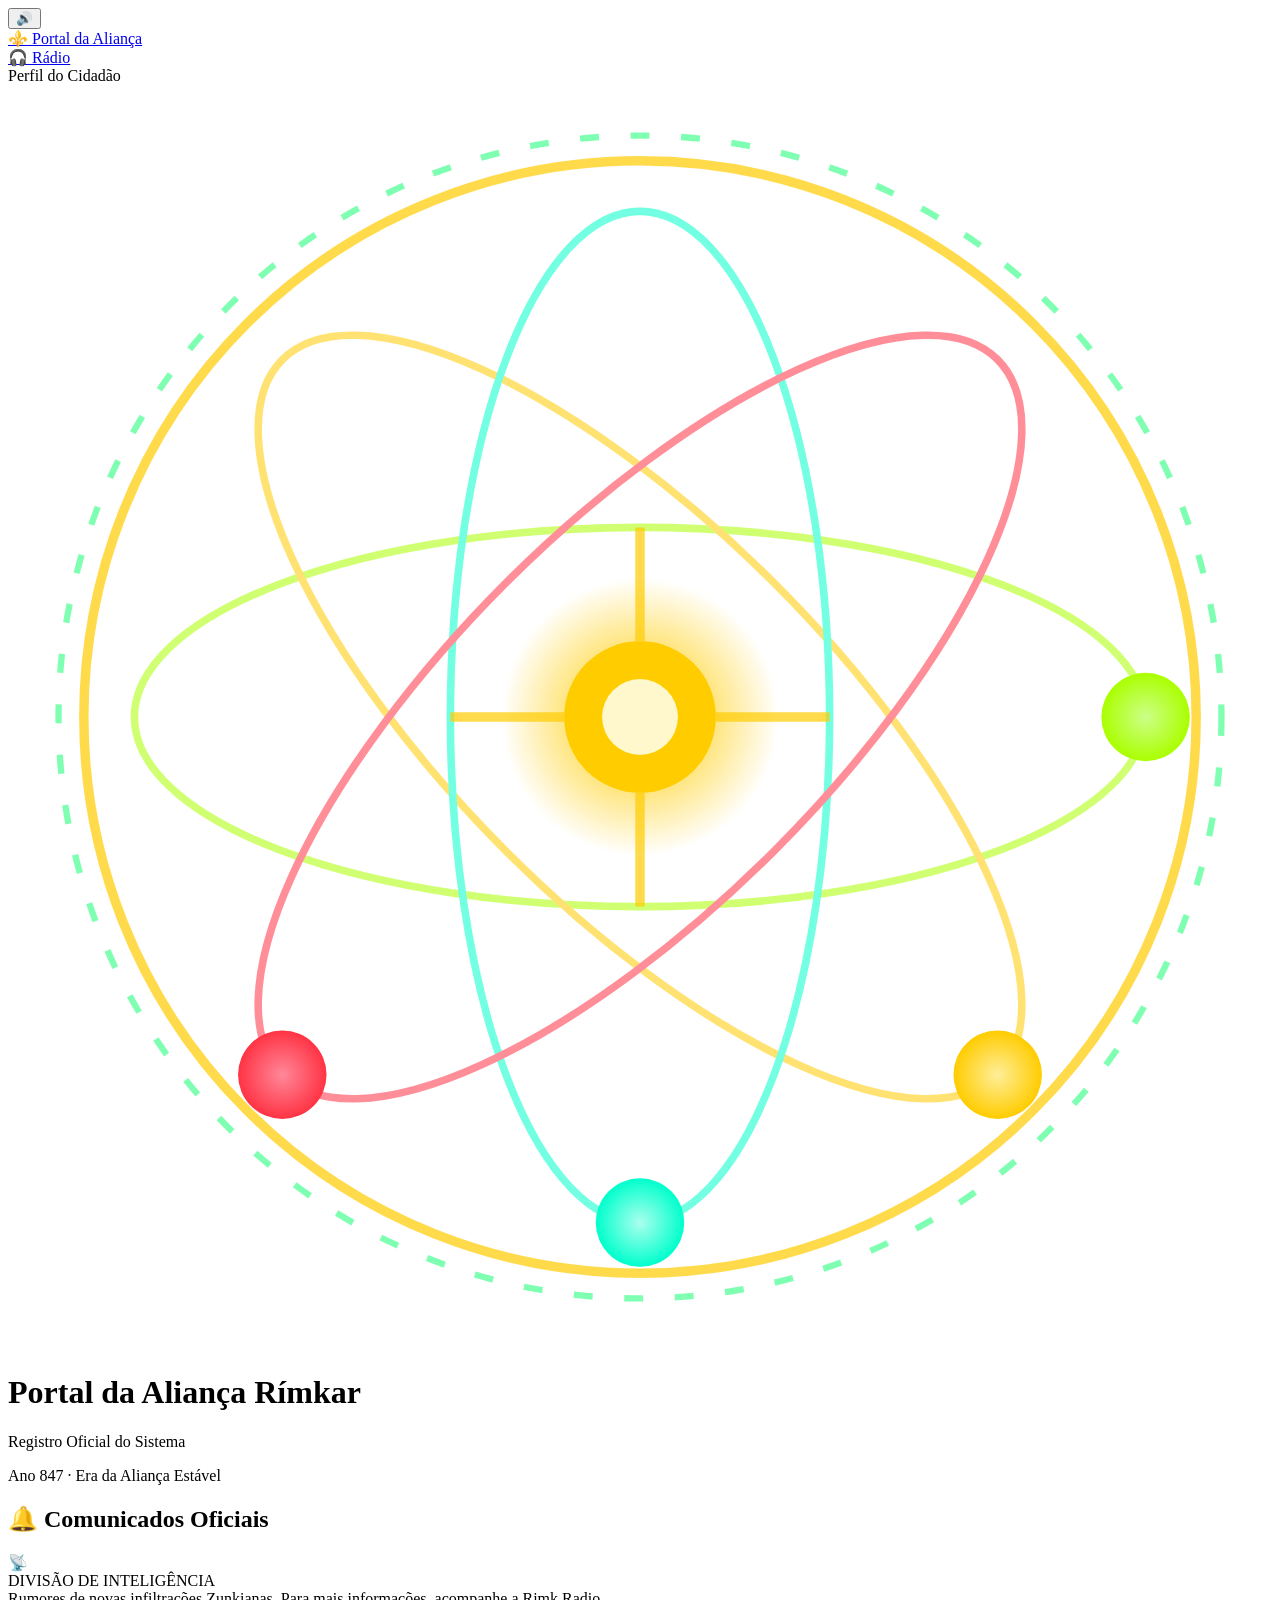
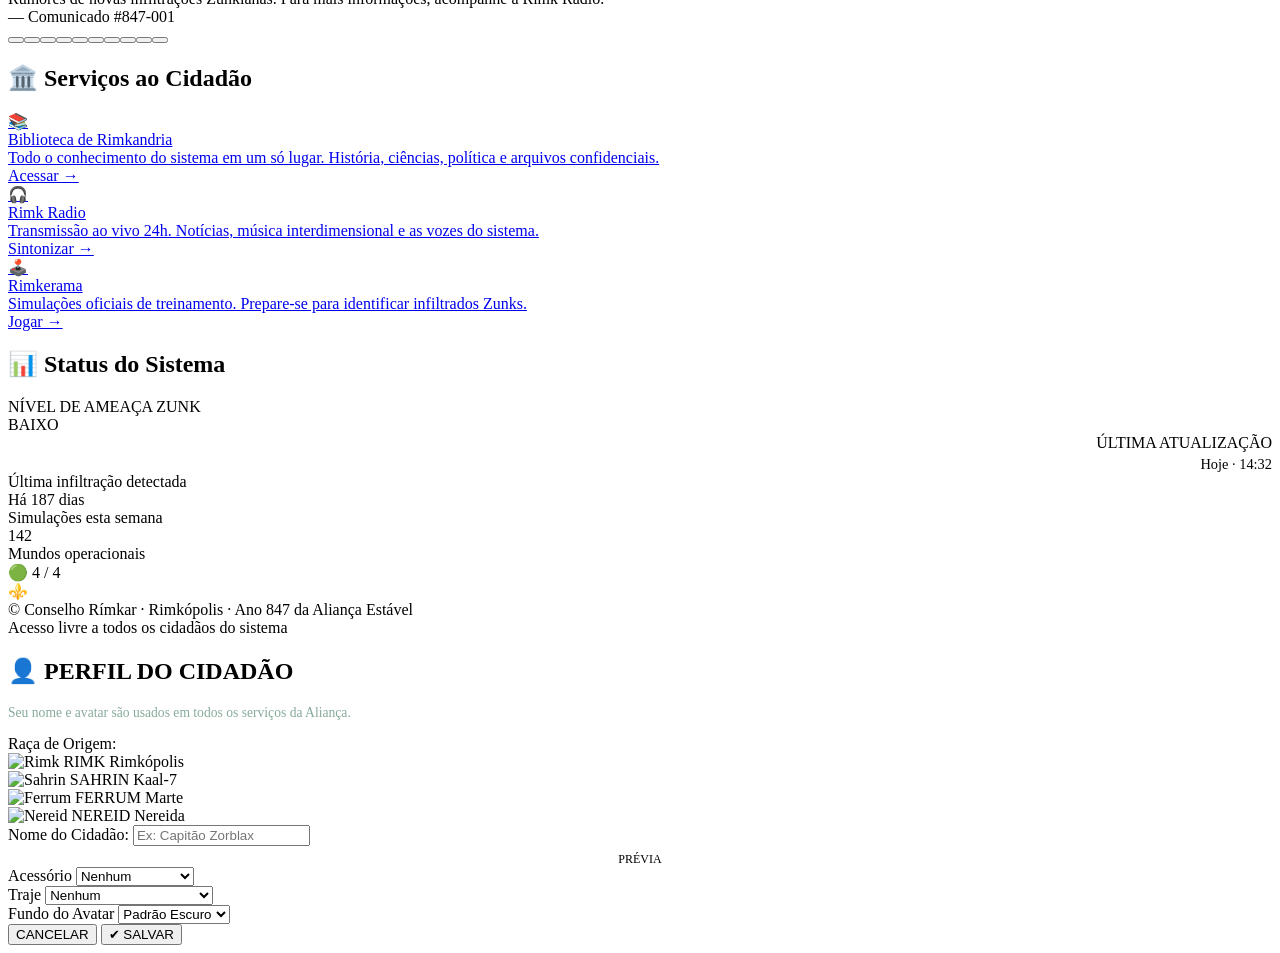
==== public/index.html @ 75620228 "Add files via upload" ====
<!DOCTYPE html>
<html lang="pt-BR">
<head>
  <meta charset="UTF-8">
  <meta name="viewport" content="width=device-width, initial-scale=1.0">
  <title>Portal da Aliança Rímkar</title>
  <link rel="icon" href="data:image/svg+xml,<svg xmlns=%22http://www.w3.org/2000/svg%22 viewBox=%220 0 100 100%22><text y=%22.9em%22 font-size=%2290%22>⚜️</text></svg>">
  <link rel="stylesheet" href="portal.css">
  <link rel="stylesheet" href="https://cdnjs.cloudflare.com/ajax/libs/font-awesome/6.4.0/css/all.min.css">
  <link rel="stylesheet" href="/shared/avatar.css">
</head>
<body>
<button class="sound-toggle" id="soundToggle" onclick="toggleSoundPortal()" title="Som ligado/desligado">🔊</button>
  
  <!-- TOPBAR FIXA -->
  <div class="portal-topbar">
    <a href="/portal/" class="topbar-brand">
      <span class="topbar-brand-icon">⚜️</span>
      <span>Portal da Aliança</span>
    </a>
    <div class="topbar-actions">
      <a href="https://rimkradio.onrender.com/" target="_blank" rel="noopener noreferrer" class="topbar-btn">🎧 Rádio</a>
      <div class="profile-mini" id="profileMini" onclick="openProfileModal()">
        <div class="profile-mini-avatar" id="profileMiniAvatar">👽</div>
        <span class="profile-mini-name" id="profileMiniName">Perfil do Cidadão</span>
      </div>
    </div>
  </div>

  <!-- CONTEÚDO -->
  <div class="portal-container">

    <!-- HEADER -->
    <header class="portal-header">
      <svg class="brasao" viewBox="0 0 200 200" xmlns="http://www.w3.org/2000/svg">
        <defs>
          <radialGradient id="coreGlow" cx="50%" cy="50%" r="50%">
            <stop offset="0%" stop-color="#ffee88" stop-opacity="1"/>
            <stop offset="50%" stop-color="#ffcc00" stop-opacity="0.9"/>
            <stop offset="100%" stop-color="#ffcc00" stop-opacity="0"/>
          </radialGradient>
          <radialGradient id="rimkGlow"><stop offset="0%" stop-color="#ccff88"/><stop offset="100%" stop-color="#aaff00"/></radialGradient>
          <radialGradient id="sahrinGlow"><stop offset="0%" stop-color="#ffee99"/><stop offset="100%" stop-color="#ffcc00"/></radialGradient>
          <radialGradient id="nereidGlow"><stop offset="0%" stop-color="#aaffee"/><stop offset="100%" stop-color="#00ffcc"/></radialGradient>
          <radialGradient id="ferrumGlow"><stop offset="0%" stop-color="#ff8899"/><stop offset="100%" stop-color="#ff3344"/></radialGradient>
        </defs>
        <circle cx="100" cy="100" r="92" fill="none" stroke="#00ff66" stroke-width="1" opacity="0.5" stroke-dasharray="3 5"/>
        <circle cx="100" cy="100" r="88" fill="none" stroke="#ffcc00" stroke-width="1.5" opacity="0.7"/>
        <g opacity="0.55" stroke-width="1.2" fill="none">
          <ellipse cx="100" cy="100" rx="80" ry="30" stroke="#aaff00" transform="rotate(0 100 100)"/>
          <ellipse cx="100" cy="100" rx="80" ry="30" stroke="#ffcc00" transform="rotate(45 100 100)"/>
          <ellipse cx="100" cy="100" rx="80" ry="30" stroke="#00ffcc" transform="rotate(90 100 100)"/>
          <ellipse cx="100" cy="100" rx="80" ry="30" stroke="#ff3344" transform="rotate(135 100 100)"/>
        </g>
        <circle cx="180" cy="100" r="7" fill="url(#rimkGlow)"/>
        <circle cx="156.6" cy="156.6" r="7" fill="url(#sahrinGlow)"/>
        <circle cx="100" cy="180" r="7" fill="url(#nereidGlow)"/>
        <circle cx="43.4" cy="156.6" r="7" fill="url(#ferrumGlow)"/>
        <circle cx="100" cy="100" r="22" fill="url(#coreGlow)" opacity="0.6"/>
        <circle cx="100" cy="100" r="12" fill="#ffcc00"/>
        <circle cx="100" cy="100" r="6" fill="#fff8cc"/>
        <line x1="100" y1="88" x2="100" y2="70" stroke="#ffcc00" stroke-width="1.5" opacity="0.7"/>
        <line x1="100" y1="112" x2="100" y2="130" stroke="#ffcc00" stroke-width="1.5" opacity="0.7"/>
        <line x1="88" y1="100" x2="70" y2="100" stroke="#ffcc00" stroke-width="1.5" opacity="0.7"/>
        <line x1="112" y1="100" x2="130" y2="100" stroke="#ffcc00" stroke-width="1.5" opacity="0.7"/>
      </svg>

      <h1 class="portal-title">Portal da Aliança Rímkar</h1>
      <div class="portal-divider"></div>
      <p class="portal-subtitle">Registro Oficial do Sistema</p>
      <p class="portal-era">Ano 847 · Era da Aliança Estável</p>
    </header>

    <!-- COMUNICADOS OFICIAIS -->
    <section class="portal-section">
      <h2 class="section-title">
        <span class="section-title-icon">🔔</span>
        Comunicados Oficiais
      </h2>

      <div class="comunicado-box">
        <div class="comunicado-icon" id="comunicadoIcon">📡</div>
        <div class="comunicado-content" id="comunicadoContent">
          <div class="comunicado-tipo" id="comunicadoTipo">DIVISÃO DE INTELIGÊNCIA</div>
          <div class="comunicado-texto" id="comunicadoTexto">
            Rumores de novas infiltrações Zunkianas. Para mais informações, acompanhe a Rimk Radio.
          </div>
          <div class="comunicado-autor" id="comunicadoAutor">— Comunicado #847-001</div>
        </div>
      </div>

      <div class="comunicado-dots" id="comunicadoDots"></div>
    </section>

    <!-- SERVIÇOS AO CIDADÃO -->
    <section class="portal-section">
      <h2 class="section-title">
        <span class="section-title-icon">🏛️</span>
        Serviços ao Cidadão
      </h2>

      <div class="servicos-grid">

        <a href="/lore/" class="servico-card">
          <div class="servico-icon" style="color:#ffcc00;">📚</div>
          <div class="servico-nome">Biblioteca de Rimkandria</div>
          <div class="servico-desc">
            Todo o conhecimento do sistema em um só lugar. História, ciências, política e arquivos confidenciais.
          </div>
          <div class="servico-cta">Acessar →</div>
        </a>

        <a href="https://rimkradio.onrender.com/" target="_blank" rel="noopener noreferrer" class="servico-card">
          <div class="servico-icon" style="color:#96ff00;">🎧</div>
          <div class="servico-nome">Rimk Radio</div>
          <div class="servico-desc">
            Transmissão ao vivo 24h. Notícias, música interdimensional e as vozes do sistema.
          </div>
          <div class="servico-cta">Sintonizar →</div>
        </a>

        <a href="/rimkerama/" class="servico-card">
          <div class="servico-icon" style="color:#00ff66;">🕹️</div>
          <div class="servico-nome">Rimkerama</div>
          <div class="servico-desc">
            Simulações oficiais de treinamento. Prepare-se para identificar infiltrados Zunks.
          </div>
          <div class="servico-cta">Jogar →</div>
        </a>

      </div>
    </section>

    <!-- NÍVEL DE AMEAÇA -->
    <section class="portal-section">
      <h2 class="section-title">
        <span class="section-title-icon">📊</span>
        Status do Sistema
      </h2>

      <div class="threat-panel">
        <div class="threat-header">
          <div>
            <div class="threat-label">NÍVEL DE AMEAÇA ZUNK</div>
            <div class="threat-level">
              <span class="threat-dot"></span>
              <span>BAIXO</span>
            </div>
          </div>
          <div style="text-align:right;">
            <div class="threat-label">ÚLTIMA ATUALIZAÇÃO</div>
            <div style="color:var(--text-primary); font-size:0.9em; margin-top:4px;">
              Hoje · 14:32
            </div>
          </div>
        </div>

        <div class="threat-bar">
          <div class="threat-bar-fill" style="width:12%;"></div>
        </div>

        <div class="threat-stats">
          <div class="threat-stat">
            <div class="threat-stat-label">Última infiltração detectada</div>
            <div class="threat-stat-value" id="diasInfiltracao">Há 137 dias</div>
          </div>
          <div class="threat-stat">
            <div class="threat-stat-label">Simulações esta semana</div>
            <div class="threat-stat-value">142</div>
          </div>
          <div class="threat-stat">
            <div class="threat-stat-label">Mundos operacionais</div>
            <div class="threat-stat-value">🟢 4 / 4</div>
          </div>
        </div>
      </div>
    </section>

  </div>

  <!-- RODAPÉ -->
  <footer class="portal-footer">
    <span class="footer-emblem">⚜️</span>
    <div>© Conselho Rímkar · Rimkópolis · Ano 847 da Aliança Estável</div>
    <div class="footer-small">Acesso livre a todos os cidadãos do sistema</div>
  </footer>

  <!-- MODAL DE PERFIL -->
  <div class="modal" id="profileModal">
    <div class="modal-content profile-modal-content">
      <h2>👤 PERFIL DO CIDADÃO</h2>
      <p style="color: #88aa99; font-size: 0.85em; margin-top: 0;">
        Seu nome e avatar são usados em todos os serviços da Aliança.
      </p>

      <label>Raça de Origem:</label>
      <div class="race-picker" id="racePicker">
        <div class="race-option" data-race="Rimk" onclick="selectRace('Rimk')">
          <img src="/images/rimk.png" alt="Rimk" class="race-icon">
          <span class="race-name">RIMK</span>
          <span class="race-home">Rimkópolis</span>
        </div>
        <div class="race-option" data-race="Sahrin" onclick="selectRace('Sahrin')">
          <img src="/images/sahrin.png" alt="Sahrin" class="race-icon">
          <span class="race-name">SAHRIN</span>
          <span class="race-home">Kaal-7</span>
        </div>
        <div class="race-option" data-race="Ferrum" onclick="selectRace('Ferrum')">
          <img src="/images/ferrum.png" alt="Ferrum" class="race-icon">
          <span class="race-name">FERRUM</span>
          <span class="race-home">Marte</span>
        </div>
        <div class="race-option" data-race="Nereid" onclick="selectRace('Nereid')">
          <img src="/images/nereid.png" alt="Nereid" class="race-icon">
          <span class="race-name">NEREID</span>
          <span class="race-home">Nereida</span>
        </div>
      </div>

      <label>Nome do Cidadão:</label>
      <input type="text" id="modalUsername" placeholder="Ex: Capitão Zorblax" maxlength="20">

      <div class="profile-preview-row">
        <div>
          <div class="profile-preview-box" id="modalAvatarPreview"></div>
          <small style="display:block;text-align:center;color:var(--matrix-green);margin-top:6px;font-size:0.75em;">PRÉVIA</small>
        </div>

        <div class="profile-customizer">
          <div>
            <label>Acessório</label>
            <select id="modalOptEyewear" onchange="updateModalPreview()">
              <option value="none">Nenhum</option>
              <option value="6.png">Óculos Escuros</option>
              <option value="7.png">Monóculo</option>
              <option value="turbante.png">Turbante Sahrin</option>
            </select>
          </div>
          <div>
            <label>Traje</label>
            <select id="modalOptSuit" onchange="updateModalPreview()">
              <option value="none">Nenhum</option>
              <option value="17.png">Traje Verde (Rimk)</option>
              <option value="trajeamarelo.png">Traje Amarelo (Sahrin)</option>
              <option value="trajevermelho.png">Traje Vermelho (Ferrum)</option>
              <option value="trajeazul.png">Traje Azul (Nereid)</option>
            </select>
          </div>
          <div>
            <label>Fundo do Avatar</label>
            <select id="modalOptBg" onchange="updateModalPreview()">
              <option value="none">Padrão Escuro</option>
              <option value="4.jpg">Rimkópolis</option>
              <option value="planetaamarelo.jpg">Kaal-7</option>
              <option value="3.jpg">Ferrum (Marte)</option>
              <option value="planetaazul.jpg">Nereida</option>
            </select>
          </div>
        </div>
      </div>

      <div class="modal-actions">
        <button class="danger" onclick="closeProfileModal()">CANCELAR</button>
        <button onclick="saveProfileFromModal()">✔ SALVAR</button>
      </div>
    </div>
  </div>

  <script src="https://cdn.jsdelivr.net/npm/@supabase/supabase-js@2"></script>
  <script src="/shared/avatar.js"></script>
  <script src="/shared/conta.js"></script>
  <script src="portal.js"></script>
</body>
</html>
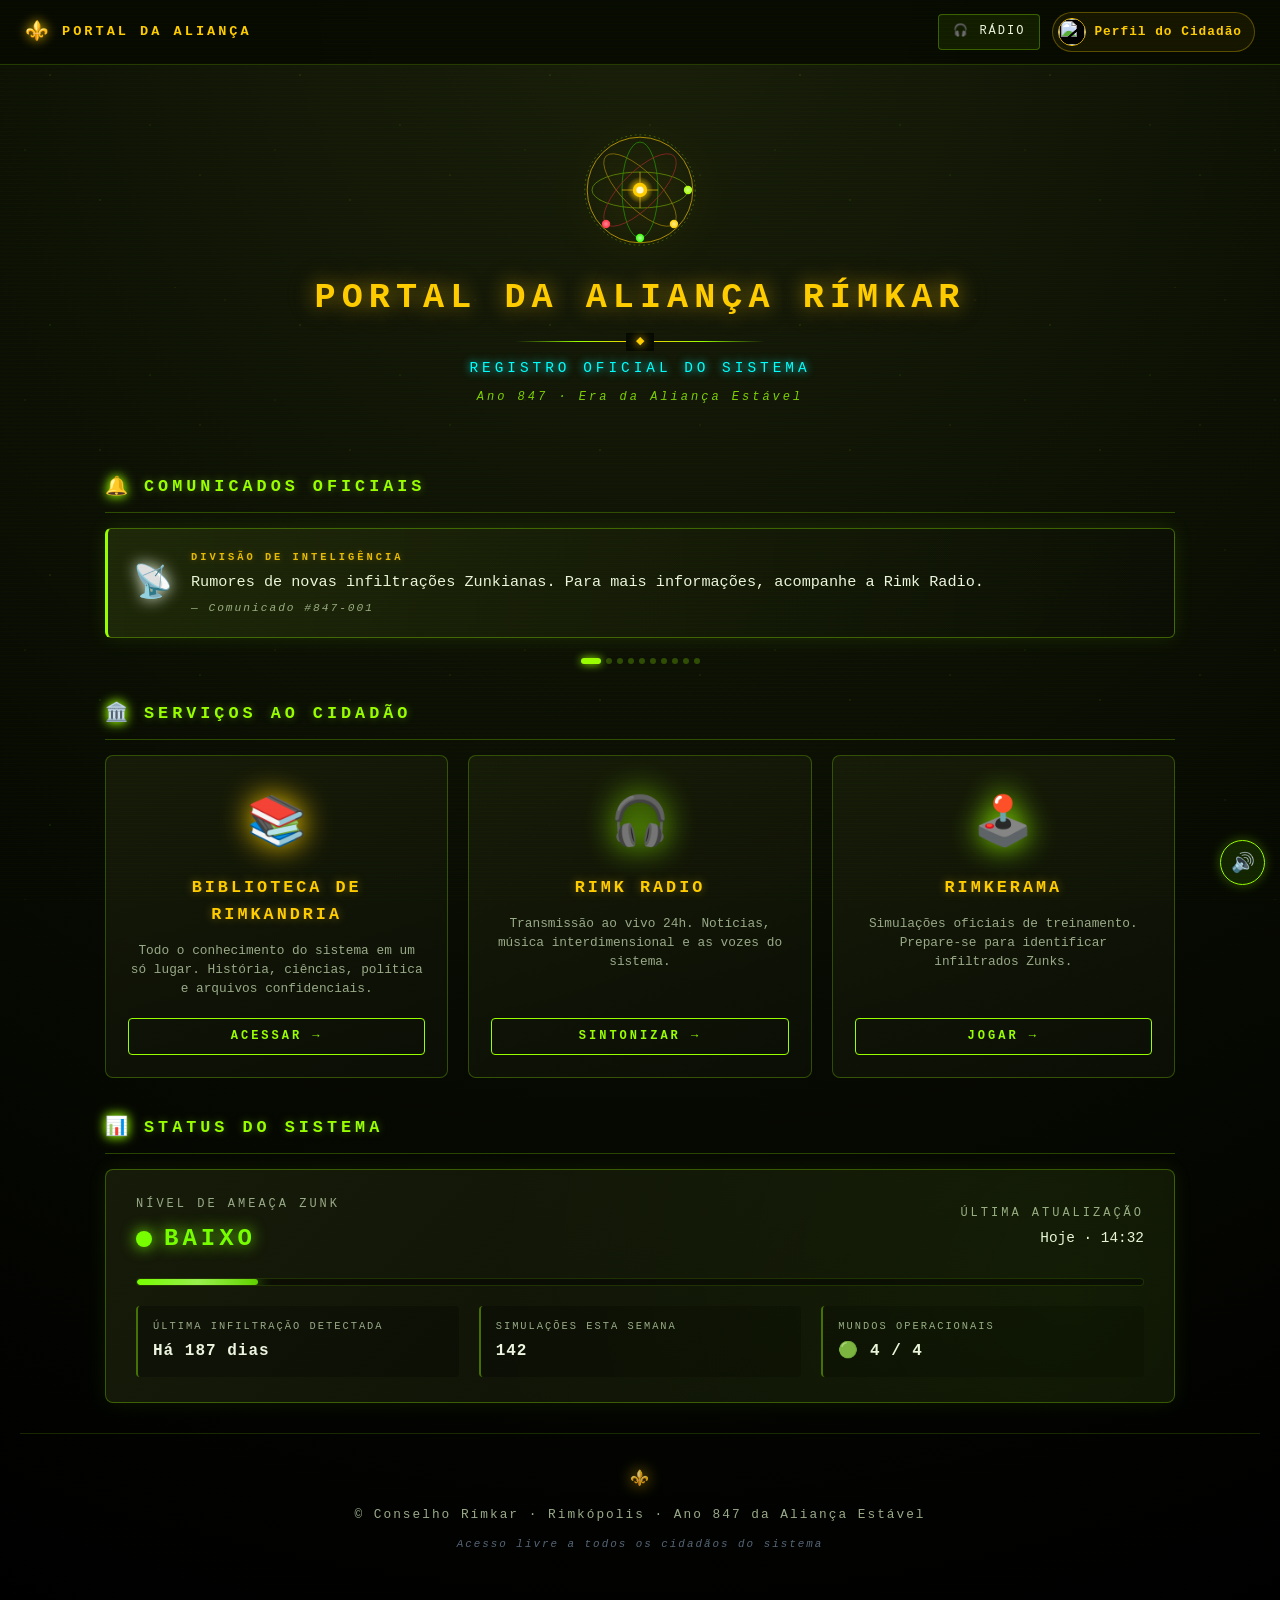
==== commit c9090604: "Add files via upload" ====
--- a/public/index.html
+++ b/public/index.html
@@ -41,15 +41,15 @@
           </radialGradient>
           <radialGradient id="rimkGlow"><stop offset="0%" stop-color="#ccff88"/><stop offset="100%" stop-color="#aaff00"/></radialGradient>
           <radialGradient id="sahrinGlow"><stop offset="0%" stop-color="#ffee99"/><stop offset="100%" stop-color="#ffcc00"/></radialGradient>
-          <radialGradient id="nereidGlow"><stop offset="0%" stop-color="#aaffee"/><stop offset="100%" stop-color="#00ffcc"/></radialGradient>
+          <radialGradient id="nereidGlow"><stop offset="0%" stop-color="#bbffaa"/><stop offset="100%" stop-color="#33ff00"/></radialGradient>
           <radialGradient id="ferrumGlow"><stop offset="0%" stop-color="#ff8899"/><stop offset="100%" stop-color="#ff3344"/></radialGradient>
         </defs>
-        <circle cx="100" cy="100" r="92" fill="none" stroke="#00ff66" stroke-width="1" opacity="0.5" stroke-dasharray="3 5"/>
+        <circle cx="100" cy="100" r="92" fill="none" stroke="#99ff00" stroke-width="1" opacity="0.5" stroke-dasharray="3 5"/>
         <circle cx="100" cy="100" r="88" fill="none" stroke="#ffcc00" stroke-width="1.5" opacity="0.7"/>
         <g opacity="0.55" stroke-width="1.2" fill="none">
           <ellipse cx="100" cy="100" rx="80" ry="30" stroke="#aaff00" transform="rotate(0 100 100)"/>
           <ellipse cx="100" cy="100" rx="80" ry="30" stroke="#ffcc00" transform="rotate(45 100 100)"/>
-          <ellipse cx="100" cy="100" rx="80" ry="30" stroke="#00ffcc" transform="rotate(90 100 100)"/>
+          <ellipse cx="100" cy="100" rx="80" ry="30" stroke="#33ff00" transform="rotate(90 100 100)"/>
           <ellipse cx="100" cy="100" rx="80" ry="30" stroke="#ff3344" transform="rotate(135 100 100)"/>
         </g>
         <circle cx="180" cy="100" r="7" fill="url(#rimkGlow)"/>
@@ -120,7 +120,7 @@
         </a>
 
         <a href="/rimkerama/" class="servico-card">
-          <div class="servico-icon" style="color:#00ff66;">🕹️</div>
+          <div class="servico-icon" style="color:#99ff00;">🕹️</div>
           <div class="servico-nome">Rimkerama</div>
           <div class="servico-desc">
             Simulações oficiais de treinamento. Prepare-se para identificar infiltrados Zunks.
@@ -189,7 +189,7 @@
   <div class="modal" id="profileModal">
     <div class="modal-content profile-modal-content">
       <h2>👤 PERFIL DO CIDADÃO</h2>
-      <p style="color: #88aa99; font-size: 0.85em; margin-top: 0;">
+      <p style="color: #99aa88; font-size: 0.85em; margin-top: 0;">
         Seu nome e avatar são usados em todos os serviços da Aliança.
       </p>
 
--- a/public/portal.css
+++ b/public/portal.css
@@ -0,0 +1,933 @@
+/* ============================================
+   PORTAL DA ALIANÇA RÍMKAR — Estilo
+   ============================================ */
+:root {
+  --bg-deep: #070a02;
+  --bg-card: #15150a;
+  --bg-elevated: #1c1f0d;
+  --matrix-green: #99ff00;
+  --matrix-dim: #558800;
+  --matrix-dark: #223300;
+  --gold-imperial: #ffcc00;
+  --cyan-glow: #00ffff;
+  --text-primary: #edf5e0;
+  --text-secondary: #99aa88;
+  --alert-red: #ff3366;
+  --threat-low: #77ff00;
+  --threat-moderate: #ffcc00;
+}
+
+* { box-sizing: border-box; margin: 0; padding: 0; }
+
+body {
+  font-family: 'Courier New', Courier, monospace;
+  background: radial-gradient(circle at 50% 0%, #191f0a 0%, #070a02 60%, #000 100%);
+  color: var(--text-primary);
+  min-height: 100vh;
+  padding: 20px;
+  line-height: 1.6;
+  position: relative;
+}
+
+/* Estrelas de fundo sutis */
+body::before {
+  content: '';
+  position: fixed;
+  inset: 0;
+  pointer-events: none;
+  background-image:
+    radial-gradient(1px 1px at 20% 30%, rgba(153,255,0,0.4), transparent),
+    radial-gradient(1px 1px at 80% 70%, rgba(153,255,0,0.3), transparent),
+    radial-gradient(1px 1px at 40% 80%, rgba(153,255,0,0.35), transparent),
+    radial-gradient(1px 1px at 90% 20%, rgba(255,204,0,0.25), transparent),
+    radial-gradient(1px 1px at 60% 50%, rgba(153,255,0,0.3), transparent),
+    radial-gradient(1px 1px at 10% 60%, rgba(153,255,0,0.25), transparent),
+    radial-gradient(1px 1px at 70% 15%, rgba(255,204,0,0.2), transparent);
+  background-size: 250px 250px;
+  opacity: 0.7;
+  z-index: 0;
+}
+
+/* Scanlines sutis (diferente do RIMKERAMA - mais discreto) */
+body::after {
+  content: '';
+  position: fixed;
+  inset: 0;
+  pointer-events: none;
+  z-index: 9998;
+  background: repeating-linear-gradient(0deg,
+    rgba(153,255,0,0.015) 0,
+    rgba(153,255,0,0.015) 1px,
+    transparent 1px,
+    transparent 4px);
+}
+
+/* ============================================
+   TOPBAR
+   ============================================ */
+.portal-topbar {
+  position: fixed;
+  top: 0; left: 0; right: 0;
+  z-index: 100;
+  display: flex;
+  justify-content: space-between;
+  align-items: center;
+  padding: 12px 25px;
+  background: rgba(7,10,2, 0.92);
+  backdrop-filter: blur(10px);
+  border-bottom: 1px solid rgba(153,255,0, 0.2);
+}
+
+.topbar-brand {
+  display: flex;
+  align-items: center;
+  gap: 10px;
+  color: var(--gold-imperial);
+  text-decoration: none;
+  font-size: 0.85em;
+  letter-spacing: 3px;
+  font-weight: bold;
+  text-transform: uppercase;
+  transition: all 0.2s;
+}
+
+.topbar-brand:hover {
+  text-shadow: 0 0 15px var(--gold-imperial);
+}
+
+.topbar-brand-icon {
+  font-size: 1.4em;
+  filter: drop-shadow(0 0 6px var(--gold-imperial));
+}
+
+.topbar-actions {
+  display: flex;
+  align-items: center;
+  gap: 12px;
+}
+
+.topbar-btn {
+  display: flex;
+  align-items: center;
+  gap: 6px;
+  padding: 7px 14px;
+  background: rgba(153,255,0, 0.08);
+  border: 1px solid rgba(153,255,0, 0.3);
+  border-radius: 4px;
+  color: var(--text-primary);
+  text-decoration: none;
+  font-size: 0.75em;
+  letter-spacing: 2px;
+  text-transform: uppercase;
+  transition: all 0.2s;
+  cursor: pointer;
+  font-family: inherit;
+}
+
+.topbar-btn:hover {
+  background: rgba(153,255,0, 0.2);
+  border-color: var(--matrix-green);
+  box-shadow: 0 0 15px rgba(153,255,0, 0.3);
+  color: var(--matrix-green);
+}
+
+/* Perfil pequeno */
+.profile-mini {
+  display: flex;
+  align-items: center;
+  gap: 8px;
+  padding: 5px 12px 5px 5px;
+  background: rgba(255, 204, 0, 0.06);
+  border: 1px solid rgba(255, 204, 0, 0.3);
+  border-radius: 25px;
+  cursor: pointer;
+  transition: all 0.2s;
+}
+
+.profile-mini:hover {
+  background: rgba(255, 204, 0, 0.12);
+  border-color: var(--gold-imperial);
+  box-shadow: 0 0 12px rgba(255, 204, 0, 0.3);
+}
+
+.profile-mini-avatar {
+  width: 28px;
+  height: 28px;
+  border-radius: 50%;
+  background: #000;
+  border: 1px solid var(--gold-imperial);
+  display: flex;
+  align-items: center;
+  justify-content: center;
+  font-size: 1em;
+  overflow: hidden;
+  flex-shrink: 0;
+}
+
+.profile-mini-avatar img {
+  width: 100%;
+  height: 100%;
+  object-fit: contain;
+}
+
+.profile-mini-name {
+  color: var(--gold-imperial);
+  font-size: 0.8em;
+  font-weight: bold;
+  letter-spacing: 1px;
+}
+
+.profile-mini-name.empty {
+  color: #887755;
+  font-style: italic;
+  font-weight: normal;
+}
+
+/* ============================================
+   CONTAINER
+   ============================================ */
+.portal-container {
+  max-width: 1100px;
+  margin: 70px auto 30px;
+  padding: 0 15px;
+  position: relative;
+  z-index: 1;
+  display: flex;
+  flex-direction: column;
+  gap: 35px;
+}
+
+/* ============================================
+   HEADER — BRASÃO + TÍTULO
+   ============================================ */
+.portal-header {
+  text-align: center;
+  padding: 40px 20px 30px;
+  position: relative;
+}
+
+.brasao {
+  width: 120px;
+  height: 120px;
+  margin: 0 auto 20px;
+  display: block;
+  filter: drop-shadow(0 0 25px rgba(255, 204, 0, 0.4));
+  animation: brasaoPulse 5s ease-in-out infinite;
+}
+
+@keyframes brasaoPulse {
+  0%, 100% { filter: drop-shadow(0 0 25px rgba(255, 204, 0, 0.4)); }
+  50% { filter: drop-shadow(0 0 40px rgba(255, 204, 0, 0.6)); }
+}
+
+.portal-title {
+  font-family: 'Courier New', Courier, monospace;
+  font-size: 2.2em;
+  color: var(--gold-imperial);
+  letter-spacing: 6px;
+  text-transform: uppercase;
+  text-shadow: 0 0 20px rgba(255, 204, 0, 0.5), 0 0 40px rgba(255, 204, 0, 0.2);
+  margin-bottom: 15px;
+  font-weight: 900;
+}
+
+.portal-divider {
+  width: 250px;
+  height: 1px;
+  background: linear-gradient(90deg, transparent, var(--matrix-green), var(--gold-imperial), var(--matrix-green), transparent);
+  margin: 15px auto;
+  position: relative;
+}
+
+.portal-divider::before {
+  content: '◆';
+  position: absolute;
+  left: 50%;
+  top: 50%;
+  transform: translate(-50%, -50%);
+  color: var(--gold-imperial);
+  background: var(--bg-deep);
+  padding: 0 10px;
+  font-size: 0.7em;
+  text-shadow: 0 0 8px var(--gold-imperial);
+}
+
+.portal-subtitle {
+  font-size: 0.9em;
+  color: var(--cyan-glow);
+  letter-spacing: 4px;
+  text-transform: uppercase;
+  margin-top: 10px;
+  text-shadow: 0 0 8px var(--cyan-glow);
+}
+
+.portal-era {
+  font-size: 0.75em;
+  color: var(--matrix-green);
+  letter-spacing: 3px;
+  margin-top: 8px;
+  font-style: italic;
+  opacity: 0.8;
+}
+
+/* ============================================
+   SEÇÕES
+   ============================================ */
+.portal-section {
+  display: flex;
+  flex-direction: column;
+  gap: 15px;
+}
+
+.section-title {
+  font-family: 'Courier New', Courier, monospace;
+  font-size: 1.05em;
+  color: var(--matrix-green);
+  letter-spacing: 4px;
+  text-transform: uppercase;
+  display: flex;
+  align-items: center;
+  gap: 12px;
+  padding-bottom: 10px;
+  border-bottom: 1px solid rgba(153,255,0, 0.25);
+  text-shadow: 0 0 8px rgba(153,255,0, 0.4);
+}
+
+.section-title-icon {
+  font-size: 1.1em;
+  filter: drop-shadow(0 0 6px currentColor);
+}
+
+/* ============================================
+   COMUNICADOS OFICIAIS
+   ============================================ */
+.comunicado-box {
+  background: linear-gradient(135deg, rgba(25,30,10, 0.9), rgba(12,15,5, 0.95));
+  border: 1px solid rgba(153,255,0, 0.35);
+  border-left: 3px solid var(--matrix-green);
+  border-radius: 6px;
+  padding: 20px 25px;
+  position: relative;
+  overflow: hidden;
+  min-height: 90px;
+  display: flex;
+  align-items: center;
+  gap: 18px;
+  box-shadow: 0 0 20px rgba(153,255,0, 0.1);
+}
+
+.comunicado-box::before {
+  content: '';
+  position: absolute;
+  inset: 0;
+  background: linear-gradient(90deg, rgba(153,255,0, 0.05), transparent);
+  pointer-events: none;
+}
+
+.comunicado-icon {
+  font-size: 2em;
+  flex-shrink: 0;
+  filter: drop-shadow(0 0 8px currentColor);
+  transition: all 0.4s;
+}
+
+.comunicado-content {
+  flex: 1;
+  min-width: 0;
+  transition: opacity 0.4s ease;
+}
+
+.comunicado-tipo {
+  font-size: 0.65em;
+  color: var(--gold-imperial);
+  letter-spacing: 3px;
+  font-weight: bold;
+  text-transform: uppercase;
+  margin-bottom: 5px;
+  opacity: 0.9;
+  text-shadow: 0 0 6px rgba(255, 204, 0, 0.3);
+}
+
+.comunicado-texto {
+  font-size: 0.95em;
+  color: var(--text-primary);
+  line-height: 1.5;
+}
+
+.comunicado-autor {
+  font-size: 0.7em;
+  color: var(--text-secondary);
+  letter-spacing: 2px;
+  font-style: italic;
+  margin-top: 6px;
+}
+
+.comunicado-dots {
+  display: flex;
+  gap: 5px;
+  justify-content: center;
+  margin-top: 5px;
+  flex-wrap: wrap;
+}
+
+.comunicado-dot {
+  width: 6px;
+  height: 6px;
+  border-radius: 50%;
+  background: rgba(153,255,0, 0.25);
+  transition: all 0.3s;
+  cursor: pointer;
+  border: none;
+  padding: 0;
+}
+
+.comunicado-dot:hover {
+  background: rgba(153,255,0, 0.5);
+}
+
+.comunicado-dot.active {
+  background: var(--matrix-green);
+  box-shadow: 0 0 8px var(--matrix-green);
+  width: 20px;
+  border-radius: 3px;
+}
+
+/* ============================================
+   SERVIÇOS — CARDS
+   ============================================ */
+.servicos-grid {
+  display: grid;
+  grid-template-columns: repeat(3, 1fr);
+  gap: 20px;
+}
+
+.servico-card {
+  background: linear-gradient(160deg, rgba(25,30,10, 0.85), rgba(12,15,5, 0.95));
+  border: 1px solid rgba(153,255,0, 0.25);
+  border-radius: 8px;
+  padding: 30px 22px 22px;
+  text-align: center;
+  text-decoration: none;
+  color: inherit;
+  display: flex;
+  flex-direction: column;
+  gap: 12px;
+  transition: all 0.35s cubic-bezier(0.34, 1.56, 0.64, 1);
+  position: relative;
+  overflow: hidden;
+}
+
+.servico-card::before {
+  content: '';
+  position: absolute;
+  top: 0; left: 0; right: 0;
+  height: 3px;
+  background: linear-gradient(90deg, transparent, var(--gold-imperial), transparent);
+  opacity: 0;
+  transition: opacity 0.3s;
+}
+
+.servico-card:hover {
+  transform: translateY(-4px);
+  border-color: var(--matrix-green);
+  box-shadow:
+    0 8px 25px rgba(0, 0, 0, 0.4),
+    0 0 30px rgba(153,255,0, 0.2);
+}
+
+.servico-card:hover::before {
+  opacity: 1;
+}
+
+.servico-icon {
+  font-size: 3em;
+  filter: drop-shadow(0 0 15px currentColor);
+  transition: transform 0.3s;
+}
+
+.servico-card:hover .servico-icon {
+  transform: scale(1.1) rotate(-5deg);
+}
+
+.servico-nome {
+  font-family: 'Courier New', Courier, monospace;
+  font-size: 1.05em;
+  color: var(--gold-imperial);
+  letter-spacing: 3px;
+  text-transform: uppercase;
+  text-shadow: 0 0 10px rgba(255, 204, 0, 0.4);
+  font-weight: bold;
+}
+
+.servico-desc {
+  font-size: 0.8em;
+  color: var(--text-secondary);
+  line-height: 1.5;
+  flex: 1;
+}
+
+.servico-cta {
+  display: inline-block;
+  margin-top: 8px;
+  padding: 8px 18px;
+  border: 1px solid var(--matrix-green);
+  border-radius: 4px;
+  font-size: 0.75em;
+  color: var(--matrix-green);
+  letter-spacing: 3px;
+  text-transform: uppercase;
+  transition: all 0.25s;
+  font-weight: bold;
+}
+
+.servico-card:hover .servico-cta {
+  background: var(--matrix-green);
+  color: var(--bg-deep);
+  box-shadow: 0 0 15px var(--matrix-green);
+}
+
+/* ============================================
+   NÍVEL DE AMEAÇA
+   ============================================ */
+.threat-panel {
+  background: linear-gradient(135deg, rgba(25,30,10, 0.9), rgba(12,15,5, 0.95));
+  border: 1px solid rgba(153,255,0, 0.3);
+  border-radius: 8px;
+  padding: 25px 30px;
+  position: relative;
+  overflow: hidden;
+  box-shadow: 0 0 20px rgba(153,255,0, 0.08);
+}
+
+.threat-panel::before {
+  content: '';
+  position: absolute;
+  inset: 0;
+  background: radial-gradient(circle at 90% 50%, rgba(119,255,0, 0.05) 0%, transparent 60%);
+  pointer-events: none;
+}
+
+.threat-header {
+  display: flex;
+  justify-content: space-between;
+  align-items: center;
+  flex-wrap: wrap;
+  gap: 15px;
+  margin-bottom: 20px;
+}
+
+.threat-label {
+  font-size: 0.75em;
+  color: var(--text-secondary);
+  letter-spacing: 3px;
+  text-transform: uppercase;
+}
+
+.threat-level {
+  display: flex;
+  align-items: center;
+  gap: 12px;
+  font-family: 'Courier New', Courier, monospace;
+  font-size: 1.5em;
+  color: var(--threat-low);
+  letter-spacing: 4px;
+  text-transform: uppercase;
+  text-shadow: 0 0 15px var(--threat-low);
+  font-weight: bold;
+  margin-top: 6px;
+}
+
+.threat-dot {
+  width: 16px;
+  height: 16px;
+  border-radius: 50%;
+  background: var(--threat-low);
+  box-shadow: 0 0 15px var(--threat-low);
+  animation: threatPulse 2s ease-in-out infinite;
+  flex-shrink: 0;
+}
+
+@keyframes threatPulse {
+  0%, 100% { transform: scale(1); opacity: 1; }
+  50% { transform: scale(1.15); opacity: 0.8; }
+}
+
+.threat-bar {
+  height: 8px;
+  background: rgba(0, 0, 0, 0.4);
+  border-radius: 4px;
+  overflow: hidden;
+  margin-bottom: 20px;
+  position: relative;
+  border: 1px solid rgba(153,255,0, 0.15);
+}
+
+.threat-bar-fill {
+  height: 100%;
+  width: 12%;
+  background: linear-gradient(90deg, var(--threat-low), #60d000);
+  border-radius: 4px;
+  box-shadow: 0 0 15px var(--threat-low);
+  transition: width 1s ease;
+  position: relative;
+}
+
+.threat-bar-fill::after {
+  content: '';
+  position: absolute;
+  inset: 0;
+  background: linear-gradient(90deg, transparent, rgba(255,255,255,0.3), transparent);
+  animation: barShine 3s infinite;
+}
+
+@keyframes barShine {
+  0% { transform: translateX(-100%); }
+  100% { transform: translateX(100%); }
+}
+
+.threat-stats {
+  display: grid;
+  grid-template-columns: repeat(auto-fit, minmax(180px, 1fr));
+  gap: 20px;
+}
+
+.threat-stat {
+  padding: 12px 15px;
+  background: rgba(0, 0, 0, 0.25);
+  border-left: 2px solid rgba(153,255,0, 0.4);
+  border-radius: 4px;
+}
+
+.threat-stat-label {
+  font-size: 0.65em;
+  color: var(--text-secondary);
+  letter-spacing: 2px;
+  text-transform: uppercase;
+  margin-bottom: 4px;
+}
+
+.threat-stat-value {
+  font-size: 1em;
+  color: var(--text-primary);
+  font-weight: bold;
+  letter-spacing: 1px;
+}
+
+/* ============================================
+   RODAPÉ
+   ============================================ */
+.portal-footer {
+  text-align: center;
+  padding: 30px 20px;
+  margin-top: 20px;
+  border-top: 1px solid rgba(153,255,0, 0.15);
+  color: var(--text-secondary);
+  font-size: 0.8em;
+  letter-spacing: 2px;
+  line-height: 2;
+  position: relative;
+  z-index: 1;
+}
+
+.portal-footer .footer-emblem {
+  color: var(--gold-imperial);
+  font-size: 1.2em;
+  margin-bottom: 8px;
+  display: block;
+  opacity: 0.8;
+  filter: drop-shadow(0 0 8px var(--gold-imperial));
+}
+
+.portal-footer .footer-small {
+  font-size: 0.85em;
+  color: #556677;
+  font-style: italic;
+  margin-top: 6px;
+}
+
+/* ============================================
+   MODAL DE PERFIL (mesmo estilo do resto do site)
+   ============================================ */
+.modal {
+  display: none;
+  position: fixed !important;
+  inset: 0 !important;
+  background: rgba(0,0,0,0.85);
+  z-index: 9999 !important;
+  justify-content: center;
+  align-items: center;
+  padding: 20px;
+}
+
+.modal.open { display: flex !important; }
+
+.modal-content {
+  background: #070d04;
+  border: 2px solid var(--matrix-green);
+  border-radius: 10px;
+  max-width: 680px;
+  width: 100%;
+  max-height: 90vh;
+  overflow-y: auto;
+  padding: 25px;
+  box-shadow: 0 0 30px var(--matrix-green);
+  animation: modalIn 0.3s ease;
+}
+
+@keyframes modalIn {
+  from { opacity: 0; transform: scale(0.85); }
+  to { opacity: 1; transform: scale(1); }
+}
+
+.modal-content h2 {
+  color: var(--gold-imperial);
+  margin-top: 0;
+  text-shadow: 0 0 12px var(--gold-imperial);
+}
+
+.modal-content label {
+  display: block;
+  margin: 12px 0 4px;
+  color: var(--matrix-green);
+  font-size: 0.9em;
+  letter-spacing: 1px;
+}
+
+.modal-content input[type="text"] {
+  background: #111100;
+  border: 1px solid var(--matrix-green);
+  color: var(--matrix-green);
+  padding: 10px;
+  width: 100%;
+  border-radius: 4px;
+  font-size: 0.95em;
+  font-family: inherit;
+}
+
+.modal-actions {
+  display: flex;
+  gap: 10px;
+  margin-top: 20px;
+}
+
+.modal-actions button {
+  flex: 1;
+  padding: 12px;
+  border-radius: 4px;
+  font-weight: bold;
+  cursor: pointer;
+  text-transform: uppercase;
+  font-family: inherit;
+  background: var(--matrix-dark);
+  color: var(--matrix-green);
+  border: 1px solid var(--matrix-green);
+  transition: 0.2s;
+}
+
+.modal-actions button:hover {
+  background: var(--matrix-green);
+  color: #000;
+  box-shadow: 0 0 15px var(--matrix-green);
+}
+
+.modal-actions button.danger {
+  background: #330011;
+  border-color: var(--alert-red);
+  color: var(--alert-red);
+}
+
+.modal-actions button.danger:hover {
+  background: var(--alert-red);
+  color: #fff;
+}
+
+/* Race picker */
+.race-picker {
+  display: grid;
+  grid-template-columns: repeat(4, 1fr);
+  gap: 10px;
+  margin-bottom: 15px;
+}
+
+.race-option {
+  background: rgba(5,15,0, 0.6);
+  border: 2px solid #224400;
+  border-radius: 8px;
+  padding: 10px 6px;
+  text-align: center;
+  cursor: pointer;
+  transition: all 0.25s ease;
+  position: relative;
+}
+
+.race-option:hover {
+  border-color: var(--matrix-green);
+  transform: translateY(-3px);
+  box-shadow: 0 5px 15px rgba(153,255,0,0.2);
+}
+
+.race-option.selected {
+  border-color: var(--gold-imperial);
+  background: rgba(30, 25, 0, 0.6);
+  box-shadow: 0 0 20px rgba(255,204,0,0.4);
+}
+
+.race-option.selected::before {
+  content: '✓';
+  position: absolute;
+  top: 4px;
+  right: 6px;
+  color: var(--gold-imperial);
+  font-weight: bold;
+  font-size: 0.9em;
+}
+
+.race-icon {
+  width: 50px;
+  height: 50px;
+  margin: 0 auto 6px;
+  display: block;
+  object-fit: contain;
+  filter: drop-shadow(0 3px 4px rgba(0,0,0,0.6));
+}
+
+.race-name {
+  display: block;
+  font-size: 0.65em;
+  font-weight: bold;
+  letter-spacing: 1.5px;
+  color: var(--matrix-green);
+  text-transform: uppercase;
+  margin-bottom: 2px;
+}
+
+.race-option.selected .race-name {
+  color: var(--gold-imperial);
+}
+
+.race-home {
+  display: block;
+  font-size: 0.55em;
+  color: #99aa88;
+  font-style: italic;
+}
+
+/* Preview */
+.profile-preview-row {
+  display: grid;
+  grid-template-columns: 150px 1fr;
+  gap: 20px;
+  align-items: start;
+  margin: 15px 0;
+}
+
+.profile-preview-box {
+  width: 150px;
+  height: 150px;
+  border-radius: 10px;
+  overflow: hidden;
+  border: 2px solid var(--matrix-green);
+  background: #000;
+  box-shadow: 0 0 25px rgba(153,255,0,0.35);
+  margin: 0 auto;
+  position: relative;
+}
+
+.profile-customizer {
+  display: grid;
+  grid-template-columns: 1fr 1fr;
+  gap: 12px;
+}
+
+.profile-customizer > div { display: flex; flex-direction: column; }
+
+.profile-customizer label {
+  font-size: 0.7em;
+  margin-bottom: 4px;
+  letter-spacing: 1px;
+  text-transform: uppercase;
+}
+
+.profile-customizer select {
+  background: #111100;
+  border: 1px solid var(--matrix-green);
+  color: var(--matrix-green);
+  padding: 8px;
+  border-radius: 4px;
+  font-size: 0.85em;
+  font-family: inherit;
+  width: 100%;
+}
+
+/* ============================================
+   RESPONSIVO
+   ============================================ */
+@media (max-width: 800px) {
+  .portal-title { font-size: 1.4em; letter-spacing: 3px; }
+  .brasao { width: 90px; height: 90px; }
+  .servicos-grid { grid-template-columns: 1fr; }
+  .threat-level { font-size: 1.2em; }
+  .topbar-brand { font-size: 0.7em; letter-spacing: 2px; }
+  .topbar-actions { gap: 6px; }
+  .topbar-btn { font-size: 0.65em; padding: 5px 10px; letter-spacing: 1px; }
+  .profile-mini-name { display: none; }
+  .comunicado-box { padding: 15px 18px; flex-direction: column; text-align: center; }
+  .comunicado-icon { font-size: 1.6em; }
+  .profile-preview-row { grid-template-columns: 1fr; }
+  .profile-preview-box { width: 120px; height: 120px; }
+  .race-picker { grid-template-columns: repeat(2, 1fr); }
+}
+
+@media (max-width: 500px) {
+  .portal-container { margin-top: 60px; }
+  .portal-title { font-size: 1.1em; letter-spacing: 2px; }
+  .section-title { font-size: 0.9em; letter-spacing: 2px; }
+  .threat-panel { padding: 18px 20px; }
+  .comunicado-dot { width: 5px; height: 5px; }
+  .comunicado-dot.active { width: 14px; }
+}
+
+/* ============================================
+   BOTÃO DE SOM
+   ============================================ */
+.sound-toggle {
+  position: fixed !important;
+  bottom: 15px !important;
+  right: 15px !important;
+  top: auto !important;
+  left: auto !important;
+  z-index: 2000;
+  width: 45px;
+  height: 45px;
+  padding: 0;
+  border-radius: 50%;
+  font-size: 1.2em;
+  background: rgba(20,40,0, 0.9);
+  border: 1px solid var(--matrix-green);
+  color: var(--matrix-green);
+  cursor: pointer;
+  transition: all 0.2s;
+  font-family: inherit;
+  box-shadow: 0 0 12px rgba(153,255,0,0.3);
+}
+
+.sound-toggle:hover {
+  background: var(--matrix-green);
+  color: #000;
+  box-shadow: 0 0 20px var(--matrix-green);
+}
+
+.sound-toggle.muted {
+  opacity: 0.4;
+  border-color: #666;
+  color: #666;
+  box-shadow: none;
+}
+
+@media (max-width: 550px) {
+  .sound-toggle {
+    width: 38px;
+    height: 38px;
+    font-size: 1em;
+  }
+}
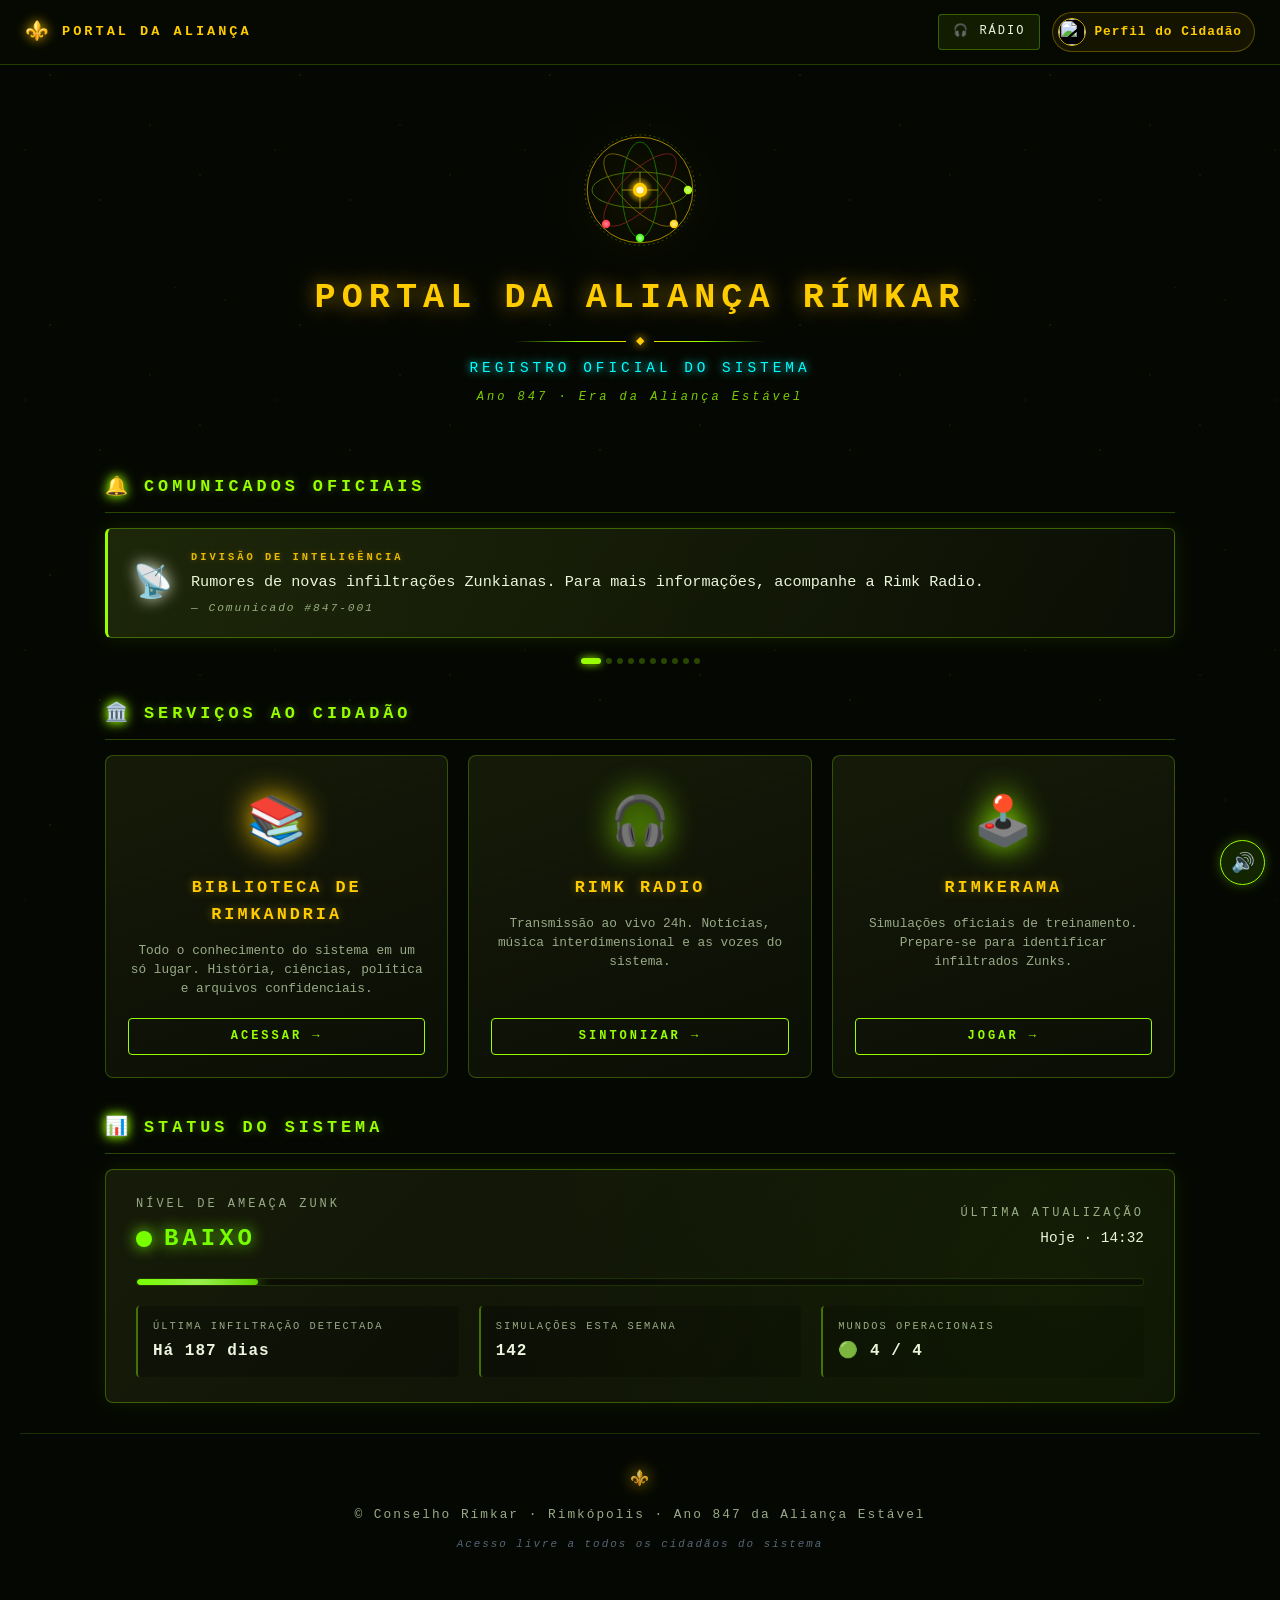
==== commit ad930c63: "Add files via upload" ====
--- a/public/index.html
+++ b/public/index.html
@@ -8,6 +8,7 @@
   <link rel="stylesheet" href="portal.css">
   <link rel="stylesheet" href="https://cdnjs.cloudflare.com/ajax/libs/font-awesome/6.4.0/css/all.min.css">
   <link rel="stylesheet" href="/shared/avatar.css">
+  <link rel="stylesheet" href="/shared/crt-bg.css">
 </head>
 <body>
 <button class="sound-toggle" id="soundToggle" onclick="toggleSoundPortal()" title="Som ligado/desligado">🔊</button>
--- a/public/portal.css
+++ b/public/portal.css
@@ -21,7 +21,7 @@
 
 body {
   font-family: 'Courier New', Courier, monospace;
-  background: radial-gradient(circle at 50% 0%, #191f0a 0%, #070a02 60%, #000 100%);
+  background: #050802; /* cor base solida: o gradiente agora vive em html::before */
   color: var(--text-primary);
   min-height: 100vh;
   padding: 20px;
@@ -45,21 +45,7 @@
     radial-gradient(1px 1px at 70% 15%, rgba(255,204,0,0.2), transparent);
   background-size: 250px 250px;
   opacity: 0.7;
-  z-index: 0;
-}
-
-/* Scanlines sutis (diferente do RIMKERAMA - mais discreto) */
-body::after {
-  content: '';
-  position: fixed;
-  inset: 0;
-  pointer-events: none;
-  z-index: 9998;
-  background: repeating-linear-gradient(0deg,
-    rgba(153,255,0,0.015) 0,
-    rgba(153,255,0,0.015) 1px,
-    transparent 1px,
-    transparent 4px);
+  z-index: -1;
 }
 
 /* ============================================
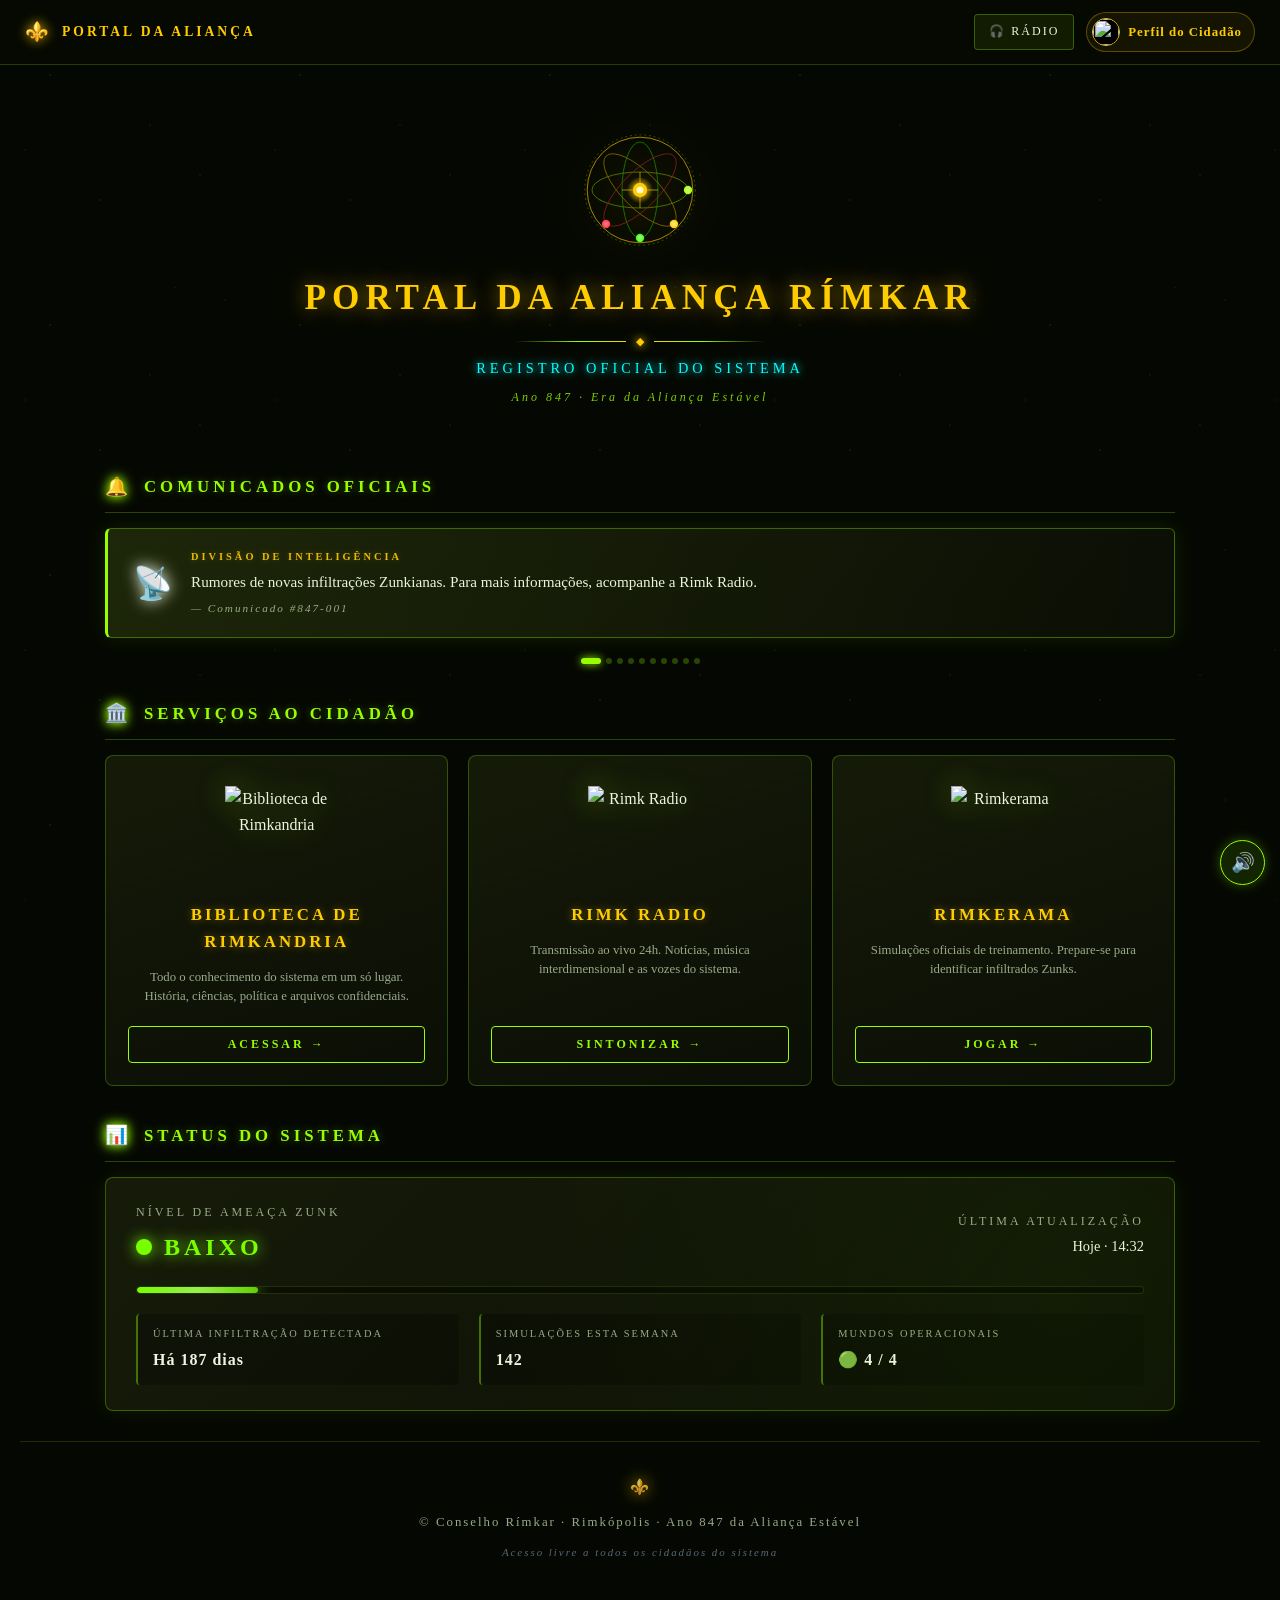
==== commit c82dc2ec: "Add files via upload" ====
--- a/public/index.html
+++ b/public/index.html
@@ -103,7 +103,7 @@
       <div class="servicos-grid">
 
         <a href="/lore/" class="servico-card">
-          <div class="servico-icon" style="color:#ffcc00;">📚</div>
+          <div class="servico-icon"><img src="/images/icone-biblioteca.svg" alt="Biblioteca de Rimkandria"></div>
           <div class="servico-nome">Biblioteca de Rimkandria</div>
           <div class="servico-desc">
             Todo o conhecimento do sistema em um só lugar. História, ciências, política e arquivos confidenciais.
@@ -112,7 +112,7 @@
         </a>
 
         <a href="https://rimkradio.onrender.com/" target="_blank" rel="noopener noreferrer" class="servico-card">
-          <div class="servico-icon" style="color:#96ff00;">🎧</div>
+          <div class="servico-icon"><img src="/images/icone-radio.png" alt="Rimk Radio"></div>
           <div class="servico-nome">Rimk Radio</div>
           <div class="servico-desc">
             Transmissão ao vivo 24h. Notícias, música interdimensional e as vozes do sistema.
@@ -121,7 +121,7 @@
         </a>
 
         <a href="/rimkerama/" class="servico-card">
-          <div class="servico-icon" style="color:#99ff00;">🕹️</div>
+          <div class="servico-icon"><img src="/images/icone-rimkerama.svg" alt="Rimkerama"></div>
           <div class="servico-nome">Rimkerama</div>
           <div class="servico-desc">
             Simulações oficiais de treinamento. Prepare-se para identificar infiltrados Zunks.
--- a/public/portal.css
+++ b/public/portal.css
@@ -20,7 +20,7 @@
 * { box-sizing: border-box; margin: 0; padding: 0; }
 
 body {
-  font-family: 'Courier New', Courier, monospace;
+  font-family: var(--fonte);
   background: #050802; /* cor base solida: o gradiente agora vive em html::before */
   color: var(--text-primary);
   min-height: 100vh;
@@ -207,7 +207,7 @@
 }
 
 .portal-title {
-  font-family: 'Courier New', Courier, monospace;
+  font-family: var(--fonte);
   font-size: 2.2em;
   color: var(--gold-imperial);
   letter-spacing: 6px;
@@ -266,7 +266,7 @@
 }
 
 .section-title {
-  font-family: 'Courier New', Courier, monospace;
+  font-family: var(--fonte);
   font-size: 1.05em;
   color: var(--matrix-green);
   letter-spacing: 4px;
@@ -426,9 +426,16 @@
 }
 
 .servico-icon {
-  font-size: 3em;
-  filter: drop-shadow(0 0 15px currentColor);
   transition: transform 0.3s;
+}
+
+.servico-icon img {
+  display: block;
+  width: 104px;
+  height: 104px;
+  margin: 0 auto;
+  object-fit: contain;
+  filter: drop-shadow(0 0 14px rgba(150,255,0,0.35));
 }
 
 .servico-card:hover .servico-icon {
@@ -436,7 +443,7 @@
 }
 
 .servico-nome {
-  font-family: 'Courier New', Courier, monospace;
+  font-family: var(--fonte);
   font-size: 1.05em;
   color: var(--gold-imperial);
   letter-spacing: 3px;
@@ -513,7 +520,7 @@
   display: flex;
   align-items: center;
   gap: 12px;
-  font-family: 'Courier New', Courier, monospace;
+  font-family: var(--fonte);
   font-size: 1.5em;
   color: var(--threat-low);
   letter-spacing: 4px;
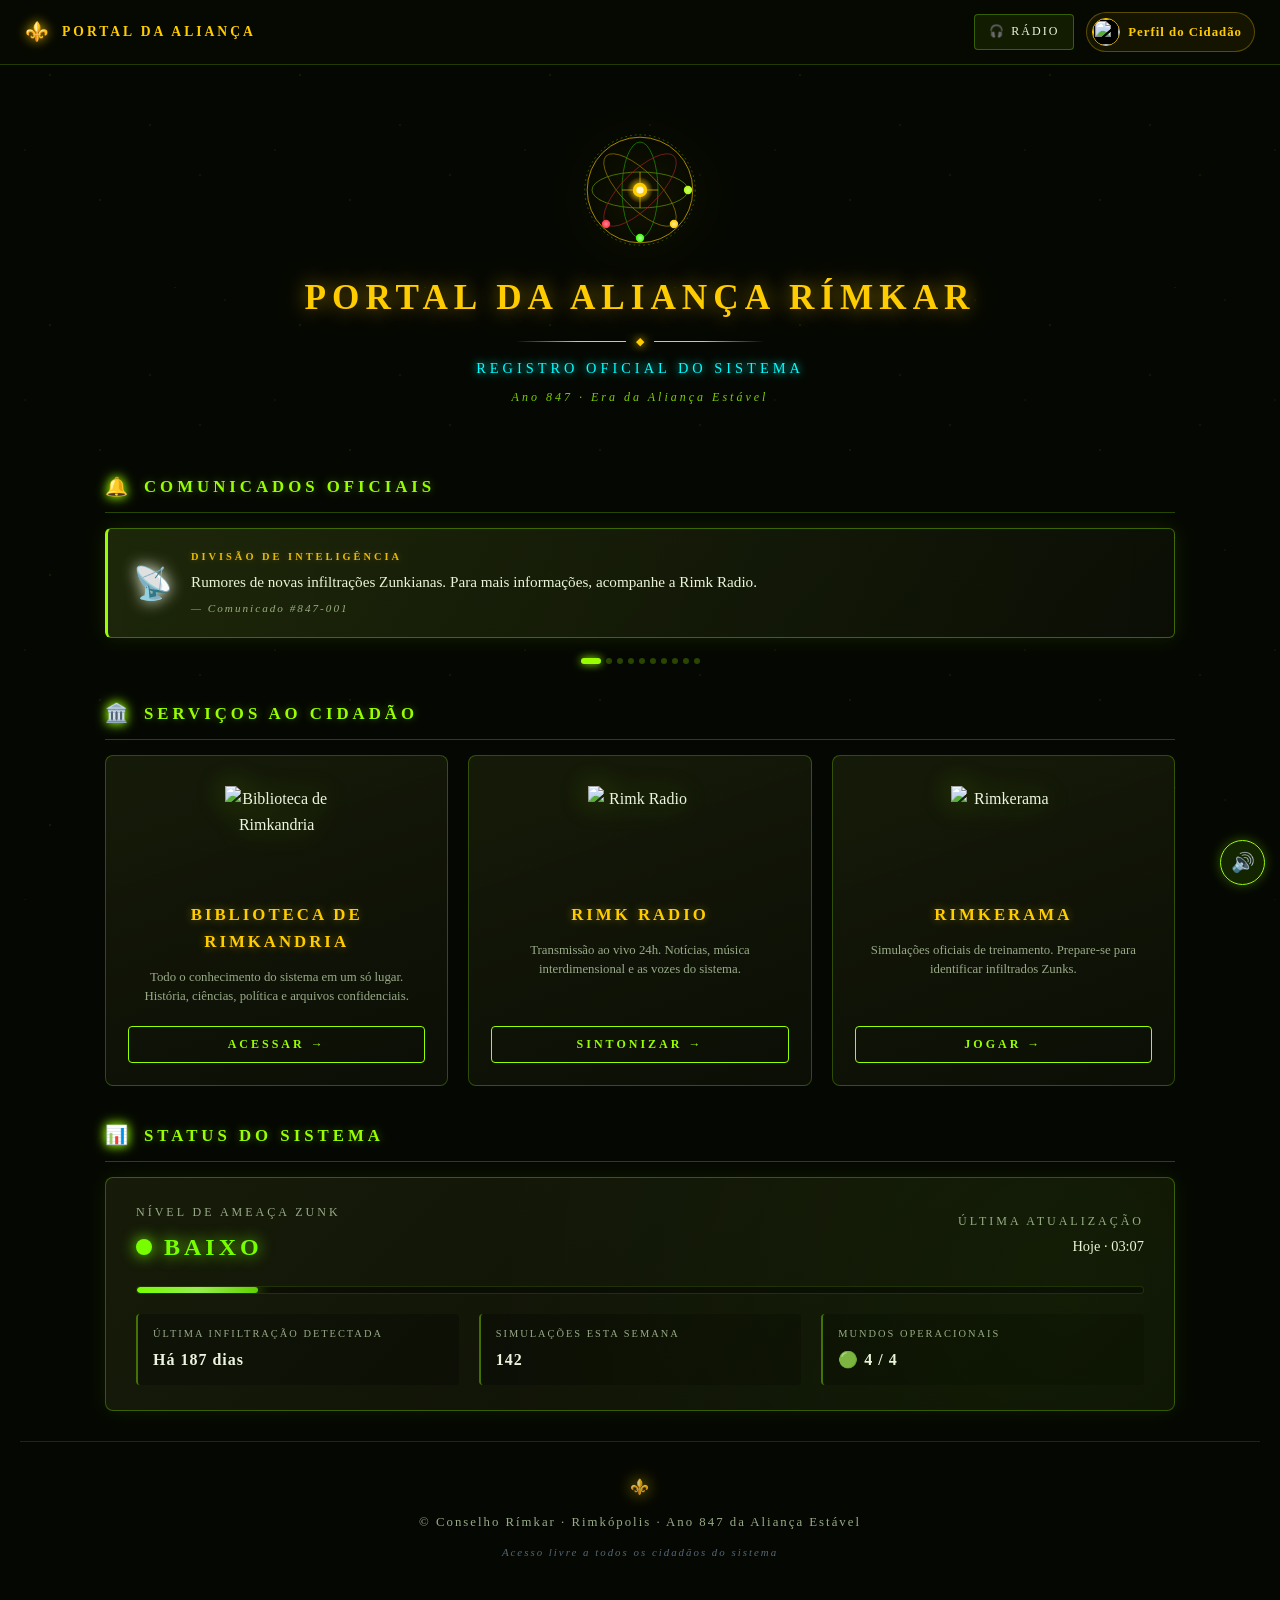
==== commit 262d413b: "Add files via upload" ====
--- a/public/index.html
+++ b/public/index.html
@@ -150,8 +150,8 @@
           </div>
           <div style="text-align:right;">
             <div class="threat-label">ÚLTIMA ATUALIZAÇÃO</div>
-            <div style="color:var(--text-primary); font-size:0.9em; margin-top:4px;">
-              Hoje · 14:32
+            <div id="ultimaAtualizacao" style="color:var(--text-primary); font-size:0.9em; margin-top:4px;">
+              Hoje · --:--
             </div>
           </div>
         </div>
